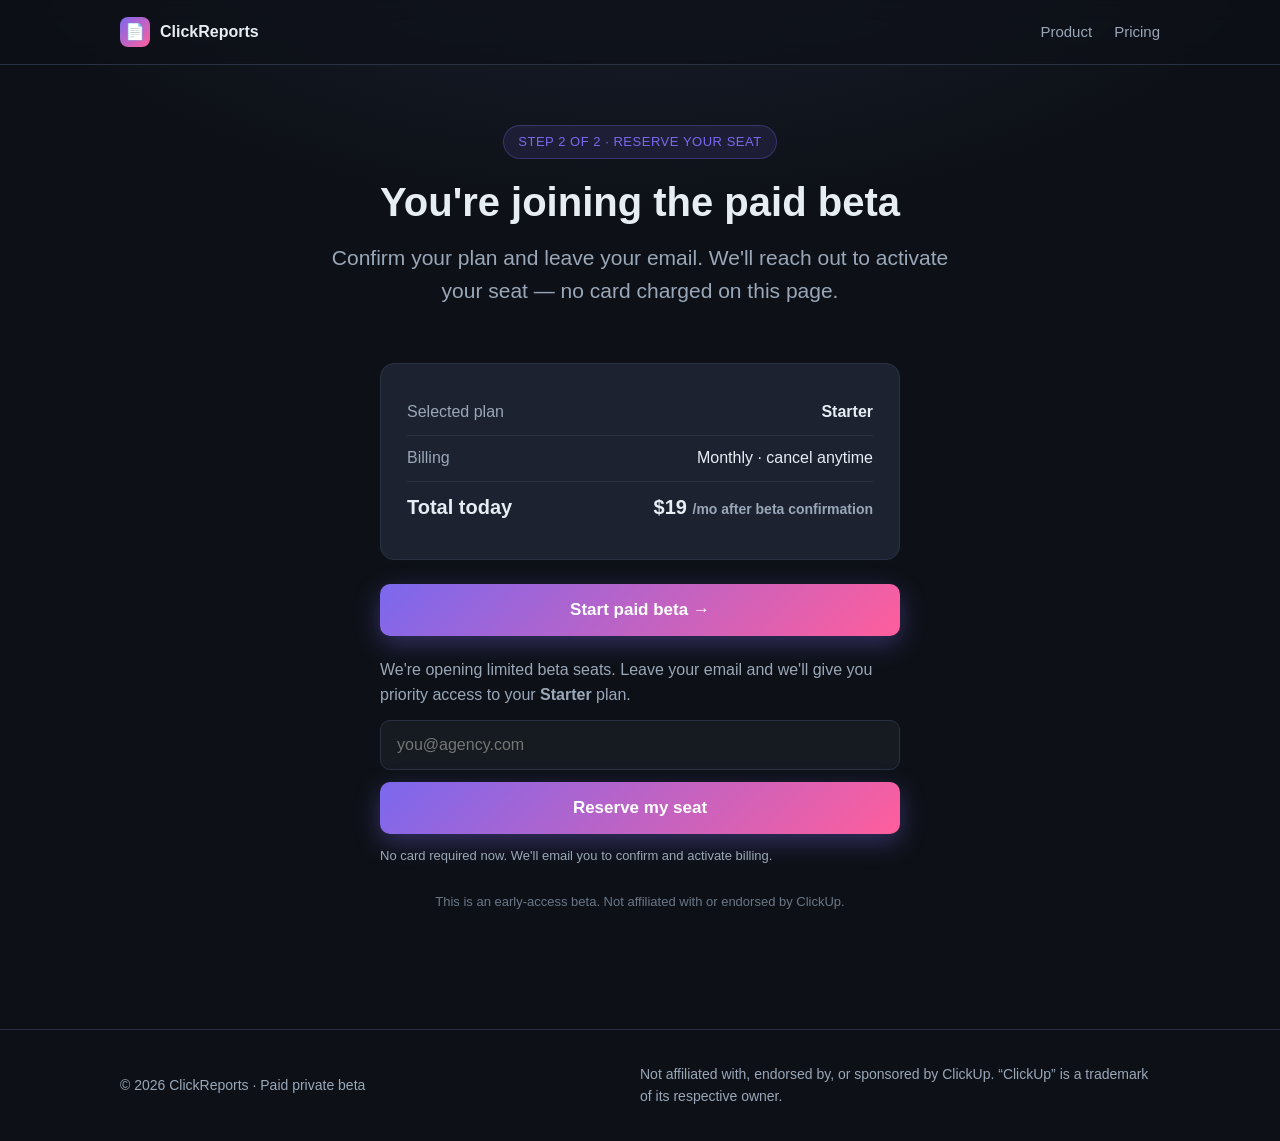
==== checkout.html @ d5023218 "Add ClickUp PDF Reports smoke-test landing site Static smoke test (no product) to measure paid inten" ====
<!DOCTYPE html>
<html lang="en">
<head>
  <meta charset="UTF-8" />
  <meta name="viewport" content="width=device-width, initial-scale=1.0" />
  <title>Join the paid beta — ClickReports</title>
  <meta name="description" content="Reserve your seat in the ClickReports paid beta." />
  <link rel="stylesheet" href="assets/styles.css" />
  <script src="assets/config.js"></script>
  <script src="assets/analytics.js"></script>
  <script src="assets/forms.js"></script>
</head>
<body>
  <header class="site-header">
    <div class="container nav">
      <a class="brand" href="index.html"><span class="logo">📄</span> ClickReports</a>
      <nav class="nav-links">
        <a href="index.html">Product</a>
        <a href="pricing.html">Pricing</a>
      </nav>
    </div>
  </header>

  <main>
    <section class="hero" style="padding:60px 0 24px;">
      <div class="container">
        <span class="eyebrow">Step 2 of 2 · Reserve your seat</span>
        <h1 style="font-size:clamp(28px,4vw,40px);">You're joining the paid beta</h1>
        <p class="sub">Confirm your plan and leave your email. We'll reach out to activate your seat — no card charged on this page.</p>
      </div>
    </section>

    <section style="padding-top:0;">
      <div class="container checkout-wrap">
        <!-- Resumen del plan (se rellena con ?tier=) -->
        <div class="summary">
          <div class="row">
            <span class="muted">Selected plan</span>
            <strong id="plan-name">Starter</strong>
          </div>
          <div class="row">
            <span class="muted">Billing</span>
            <span id="plan-billing">Monthly · cancel anytime</span>
          </div>
          <div class="row">
            <span>Total today</span>
            <span><span id="plan-price">$19</span> <span class="muted" style="font-size:14px;">/mo after beta confirmation</span></span>
          </div>
        </div>

        <!-- Botón de "checkout" (dispara checkout_attempt) + formulario de email -->
        <button class="btn btn-primary btn-block btn-lg"
                id="checkout-btn"
                data-track="checkout_attempt">Start paid beta →</button>

        <form class="email-form" data-email-form hidden id="email-form">
          <p style="margin:0; color:var(--muted);">We're opening limited beta seats. Leave your email and we'll give you priority access to your <strong id="plan-name-2">Starter</strong> plan.</p>
          <input type="email" name="email" placeholder="you@agency.com" required autocomplete="email" />
          <button type="submit" class="btn btn-primary btn-lg">Reserve my seat</button>
          <p style="font-size:13px; color:var(--muted); margin:0;">No card required now. We'll email you to confirm and activate billing.</p>
        </form>

        <!-- Confirmación (lista de espera) -->
        <div class="success-box" data-email-success hidden>
          <div class="ic">🎉</div>
          <h3>You're on the list!</h3>
          <p>Thanks for joining the ClickReports paid beta. We'll email you shortly to activate your plan and get you set up. Limited seats — you're in the priority queue.</p>
        </div>

        <p class="disclaimer" style="margin-top:26px; text-align:center;">
          This is an early-access beta. Not affiliated with or endorsed by ClickUp.
        </p>
      </div>
    </section>
  </main>

  <footer class="site-footer">
    <div class="container">
      <p>© 2026 ClickReports · Paid private beta</p>
      <p class="disclaimer">Not affiliated with, endorsed by, or sponsored by ClickUp. “ClickUp” is a trademark of its respective owner.</p>
    </div>
  </footer>

  <script>
    // Rellenar el resumen según ?tier= y revelar el formulario tras "checkout_attempt".
    (function () {
      var CFG = window.SMOKE_CONFIG || {};
      var plans = (CFG.product && CFG.product.plans) || {
        starter: { label: "Starter", price: 19 },
        pro: { label: "Pro", price: 49 }
      };
      var params = new URLSearchParams(location.search);
      var tier = (params.get("tier") || "starter").toLowerCase();
      if (!plans[tier]) tier = "starter";
      var plan = plans[tier];

      document.getElementById("plan-name").textContent = plan.label;
      document.getElementById("plan-name-2").textContent = plan.label;
      document.getElementById("plan-price").textContent = "$" + plan.price;

      // Al hacer "checkout" se revela el formulario de email (el evento ya lo dispara data-track).
      var btn = document.getElementById("checkout-btn");
      var form = document.getElementById("email-form");
      btn.addEventListener("click", function () {
        btn.style.display = "none";
        form.hidden = false;
        form.scrollIntoView({ behavior: "smooth", block: "center" });
        var input = form.querySelector('input[type="email"]');
        if (input) input.focus();
      });
    })();
  </script>
</body>
</html>
---- assets/styles.css ----
/* ===== Smoke test — ClickUp Client PDF Reports ===== */
:root {
  --bg: #0d1117;
  --bg-soft: #161b22;
  --card: #1c2230;
  --border: #2a3142;
  --text: #e6edf3;
  --muted: #9aa7b8;
  --brand: #7b68ee;       /* púrpura tipo ClickUp */
  --brand-2: #ff5e9c;
  --accent: #2ecc8f;
  --radius: 14px;
  --shadow: 0 12px 40px rgba(0, 0, 0, 0.35);
  --maxw: 1080px;
  font-family: -apple-system, BlinkMacSystemFont, "Segoe UI", Roboto, Helvetica, Arial, sans-serif;
}

* { box-sizing: border-box; }

body {
  margin: 0;
  background: radial-gradient(1200px 600px at 50% -10%, #1a2030 0%, var(--bg) 55%);
  color: var(--text);
  line-height: 1.55;
  -webkit-font-smoothing: antialiased;
}

a { color: inherit; }

.container { width: 100%; max-width: var(--maxw); margin: 0 auto; padding: 0 20px; }

/* ----- Header / nav ----- */
.site-header {
  position: sticky; top: 0; z-index: 10;
  backdrop-filter: blur(10px);
  background: rgba(13, 17, 23, 0.7);
  border-bottom: 1px solid var(--border);
}
.nav { display: flex; align-items: center; justify-content: space-between; height: 64px; }
.brand { display: flex; align-items: center; gap: 10px; font-weight: 700; text-decoration: none; }
.brand .logo {
  width: 30px; height: 30px; border-radius: 8px;
  background: linear-gradient(135deg, var(--brand), var(--brand-2));
  display: grid; place-items: center; font-size: 16px;
}
.nav-links { display: flex; align-items: center; gap: 22px; }
.nav-links a { text-decoration: none; color: var(--muted); font-size: 15px; }
.nav-links a:hover { color: var(--text); }

/* ----- Buttons ----- */
.btn {
  display: inline-block; cursor: pointer; border: 0; text-decoration: none;
  font-weight: 600; font-size: 16px; padding: 13px 22px; border-radius: 10px;
  transition: transform .08s ease, box-shadow .2s ease, opacity .2s ease;
}
.btn:active { transform: translateY(1px); }
.btn-primary {
  color: #fff;
  background: linear-gradient(135deg, var(--brand), var(--brand-2));
  box-shadow: 0 8px 24px rgba(123, 104, 238, 0.35);
}
.btn-primary:hover { box-shadow: 0 10px 30px rgba(123, 104, 238, 0.5); }
.btn-ghost { background: transparent; color: var(--text); border: 1px solid var(--border); }
.btn-ghost:hover { border-color: var(--brand); }
.btn-lg { padding: 16px 30px; font-size: 17px; }
.btn-block { display: block; width: 100%; text-align: center; }

/* ----- Hero ----- */
.hero { padding: 84px 0 60px; text-align: center; }
.eyebrow {
  display: inline-block; font-size: 13px; letter-spacing: .04em; text-transform: uppercase;
  color: var(--brand); background: rgba(123, 104, 238, 0.12);
  border: 1px solid rgba(123, 104, 238, 0.3); padding: 6px 14px; border-radius: 999px; margin-bottom: 22px;
}
.hero h1 { font-size: clamp(34px, 5.2vw, 56px); line-height: 1.08; margin: 0 auto 18px; max-width: 880px; }
.hero p.sub { font-size: clamp(17px, 2.2vw, 21px); color: var(--muted); max-width: 660px; margin: 0 auto 32px; }
.hero-cta { display: flex; gap: 14px; justify-content: center; flex-wrap: wrap; }
.hero-note { margin-top: 16px; font-size: 14px; color: var(--muted); }

/* ----- Mockup ----- */
.mockup {
  margin: 50px auto 0; max-width: 820px;
  background: var(--bg-soft); border: 1px solid var(--border);
  border-radius: var(--radius); box-shadow: var(--shadow); overflow: hidden;
}
.mockup-bar { display: flex; gap: 7px; padding: 12px 16px; border-bottom: 1px solid var(--border); }
.mockup-bar span { width: 11px; height: 11px; border-radius: 50%; background: #3a4255; }
.mockup-body { display: grid; grid-template-columns: 1fr 1fr; gap: 18px; padding: 26px; text-align: left; }
.mockup-col h4 { margin: 0 0 12px; font-size: 14px; color: var(--muted); text-transform: uppercase; letter-spacing: .04em; }
.mockup-task { display: flex; align-items: center; gap: 10px; padding: 9px 0; border-bottom: 1px dashed var(--border); font-size: 14px; }
.mockup-task .dot { width: 9px; height: 9px; border-radius: 50%; flex: 0 0 auto; }
.mockup-pdf {
  background: #fff; color: #222; border-radius: 8px; padding: 20px;
  font-size: 12px; box-shadow: 0 6px 20px rgba(0,0,0,.4);
}
.mockup-pdf .pdf-h { font-weight: 700; font-size: 15px; color: #111; }
.mockup-pdf .pdf-sub { color: #777; margin-bottom: 12px; }
.mockup-pdf .pdf-row { display: flex; justify-content: space-between; padding: 6px 0; border-bottom: 1px solid #eee; }
.mockup-pdf .pdf-bar { height: 8px; border-radius: 4px; background: linear-gradient(90deg, var(--brand), var(--brand-2)); margin-top: 4px; }

/* ----- Sections ----- */
section { padding: 64px 0; }
.section-head { text-align: center; max-width: 660px; margin: 0 auto 44px; }
.section-head h2 { font-size: clamp(26px, 4vw, 38px); margin: 0 0 12px; }
.section-head p { color: var(--muted); font-size: 18px; margin: 0; }

.grid { display: grid; gap: 22px; }
.grid-3 { grid-template-columns: repeat(3, 1fr); }
.grid-2 { grid-template-columns: repeat(2, 1fr); }

.card {
  background: var(--card); border: 1px solid var(--border);
  border-radius: var(--radius); padding: 28px;
}
.card .ic { font-size: 26px; margin-bottom: 14px; }
.card h3 { margin: 0 0 8px; font-size: 19px; }
.card p { margin: 0; color: var(--muted); }

.steps { counter-reset: step; }
.step-num {
  width: 34px; height: 34px; border-radius: 50%; display: grid; place-items: center;
  font-weight: 700; color: #fff; background: linear-gradient(135deg, var(--brand), var(--brand-2));
  margin-bottom: 14px;
}

/* ----- Pricing ----- */
.plans { display: grid; grid-template-columns: repeat(2, 1fr); gap: 24px; max-width: 760px; margin: 0 auto; }
.plan {
  background: var(--card); border: 1px solid var(--border); border-radius: var(--radius);
  padding: 32px; display: flex; flex-direction: column;
}
.plan.popular { border-color: var(--brand); box-shadow: 0 0 0 1px var(--brand), var(--shadow); position: relative; }
.plan .tag {
  position: absolute; top: -13px; left: 50%; transform: translateX(-50%);
  background: linear-gradient(135deg, var(--brand), var(--brand-2)); color: #fff;
  font-size: 12px; font-weight: 700; padding: 5px 14px; border-radius: 999px; letter-spacing: .03em;
}
.plan h3 { margin: 0 0 6px; font-size: 22px; }
.plan .price { font-size: 44px; font-weight: 800; margin: 10px 0 2px; }
.plan .price span { font-size: 16px; font-weight: 500; color: var(--muted); }
.plan .desc { color: var(--muted); margin: 0 0 20px; min-height: 44px; }
.features { list-style: none; padding: 0; margin: 0 0 26px; flex: 1; }
.features li { padding: 8px 0; padding-left: 26px; position: relative; color: var(--text); }
.features li::before { content: "✓"; position: absolute; left: 0; color: var(--accent); font-weight: 700; }

/* ----- Checkout ----- */
.checkout-wrap { max-width: 560px; margin: 0 auto; }
.summary {
  background: var(--card); border: 1px solid var(--border); border-radius: var(--radius);
  padding: 26px; margin-bottom: 24px;
}
.summary .row { display: flex; justify-content: space-between; padding: 10px 0; border-bottom: 1px solid var(--border); }
.summary .row:last-child { border-bottom: 0; font-size: 20px; font-weight: 700; }
.summary .muted { color: var(--muted); }

.email-form { display: flex; flex-direction: column; gap: 12px; margin-top: 22px; }
.email-form input {
  width: 100%; padding: 15px 16px; font-size: 16px; border-radius: 10px;
  border: 1px solid var(--border); background: var(--bg-soft); color: var(--text);
}
.email-form input:focus { outline: none; border-color: var(--brand); }
.success-box {
  background: rgba(46, 204, 143, 0.08); border: 1px solid rgba(46, 204, 143, 0.4);
  border-radius: var(--radius); padding: 30px; text-align: center;
}
.success-box .ic { font-size: 44px; }
.success-box h3 { margin: 10px 0 8px; font-size: 24px; }
.success-box p { color: var(--muted); margin: 0; }

/* ----- FAQ ----- */
.faq { max-width: 720px; margin: 0 auto; }
.faq details {
  background: var(--card); border: 1px solid var(--border); border-radius: 10px;
  padding: 16px 20px; margin-bottom: 12px;
}
.faq summary { cursor: pointer; font-weight: 600; font-size: 17px; }
.faq details p { color: var(--muted); margin: 12px 0 0; }

/* ----- Final CTA band ----- */
.cta-band {
  text-align: center; background: linear-gradient(135deg, rgba(123,104,238,.16), rgba(255,94,156,.12));
  border: 1px solid var(--border); border-radius: var(--radius); padding: 56px 24px; margin: 20px 0;
}
.cta-band h2 { font-size: clamp(26px, 4vw, 36px); margin: 0 0 12px; }
.cta-band p { color: var(--muted); margin: 0 0 26px; font-size: 18px; }

/* ----- Footer ----- */
.site-footer { border-top: 1px solid var(--border); padding: 34px 0; margin-top: 40px; }
.site-footer .container { display: flex; justify-content: space-between; align-items: center; gap: 16px; flex-wrap: wrap; }
.site-footer p { margin: 0; color: var(--muted); font-size: 14px; }
.disclaimer { font-size: 13px; color: #6b7787; max-width: 520px; }

/* ----- Responsive ----- */
@media (max-width: 820px) {
  .grid-3, .grid-2, .plans, .mockup-body { grid-template-columns: 1fr; }
  .nav-links a:not(.btn) { display: none; }
}
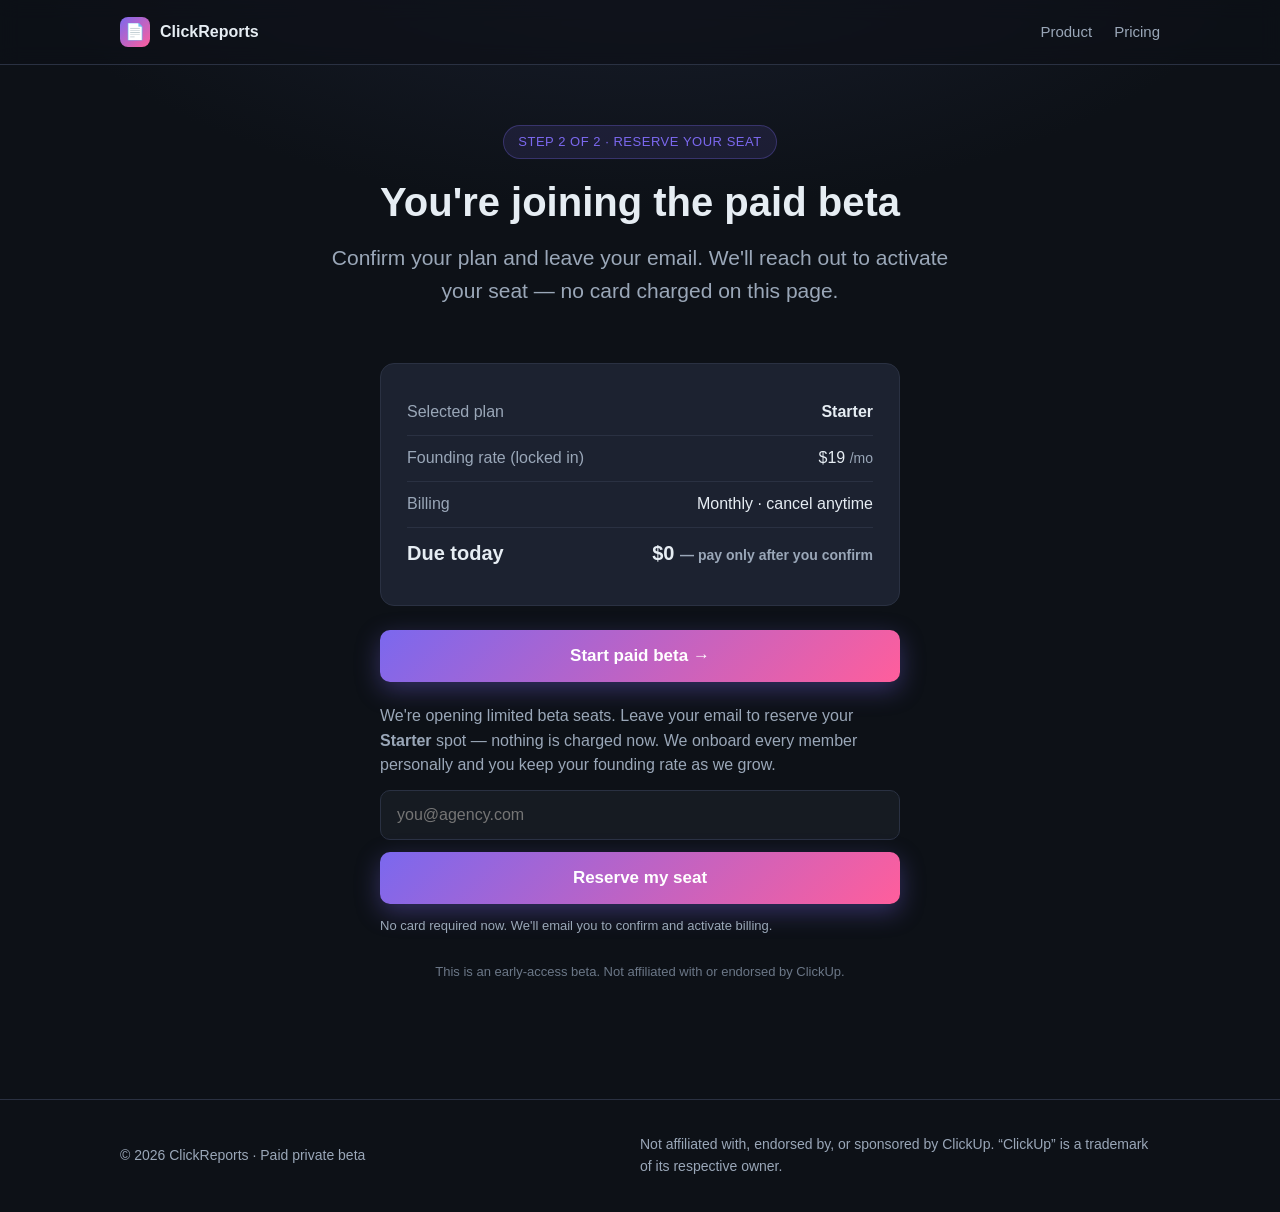
==== commit b8b5dca8: "Clarify checkout: $0 due today, founding rate, personal onboarding Back up Reddit reply commitments " ====
--- a/checkout.html
+++ b/checkout.html
@@ -39,12 +39,16 @@
             <strong id="plan-name">Starter</strong>
           </div>
           <div class="row">
+            <span class="muted">Founding rate (locked in)</span>
+            <span><span id="plan-price">$19</span> <span class="muted" style="font-size:14px;">/mo</span></span>
+          </div>
+          <div class="row">
             <span class="muted">Billing</span>
             <span id="plan-billing">Monthly · cancel anytime</span>
           </div>
           <div class="row">
-            <span>Total today</span>
-            <span><span id="plan-price">$19</span> <span class="muted" style="font-size:14px;">/mo after beta confirmation</span></span>
+            <span>Due today</span>
+            <span>$0 <span class="muted" style="font-size:14px;">— pay only after you confirm</span></span>
           </div>
         </div>
 
@@ -54,7 +58,7 @@
                 data-track="checkout_attempt">Start paid beta →</button>
 
         <form class="email-form" data-email-form hidden id="email-form">
-          <p style="margin:0; color:var(--muted);">We're opening limited beta seats. Leave your email and we'll give you priority access to your <strong id="plan-name-2">Starter</strong> plan.</p>
+          <p style="margin:0; color:var(--muted);">We're opening limited beta seats. Leave your email to reserve your <strong id="plan-name-2">Starter</strong> spot — nothing is charged now. We onboard every member personally and you keep your founding rate as we grow.</p>
           <input type="email" name="email" placeholder="you@agency.com" required autocomplete="email" />
           <button type="submit" class="btn btn-primary btn-lg">Reserve my seat</button>
           <p style="font-size:13px; color:var(--muted); margin:0;">No card required now. We'll email you to confirm and activate billing.</p>
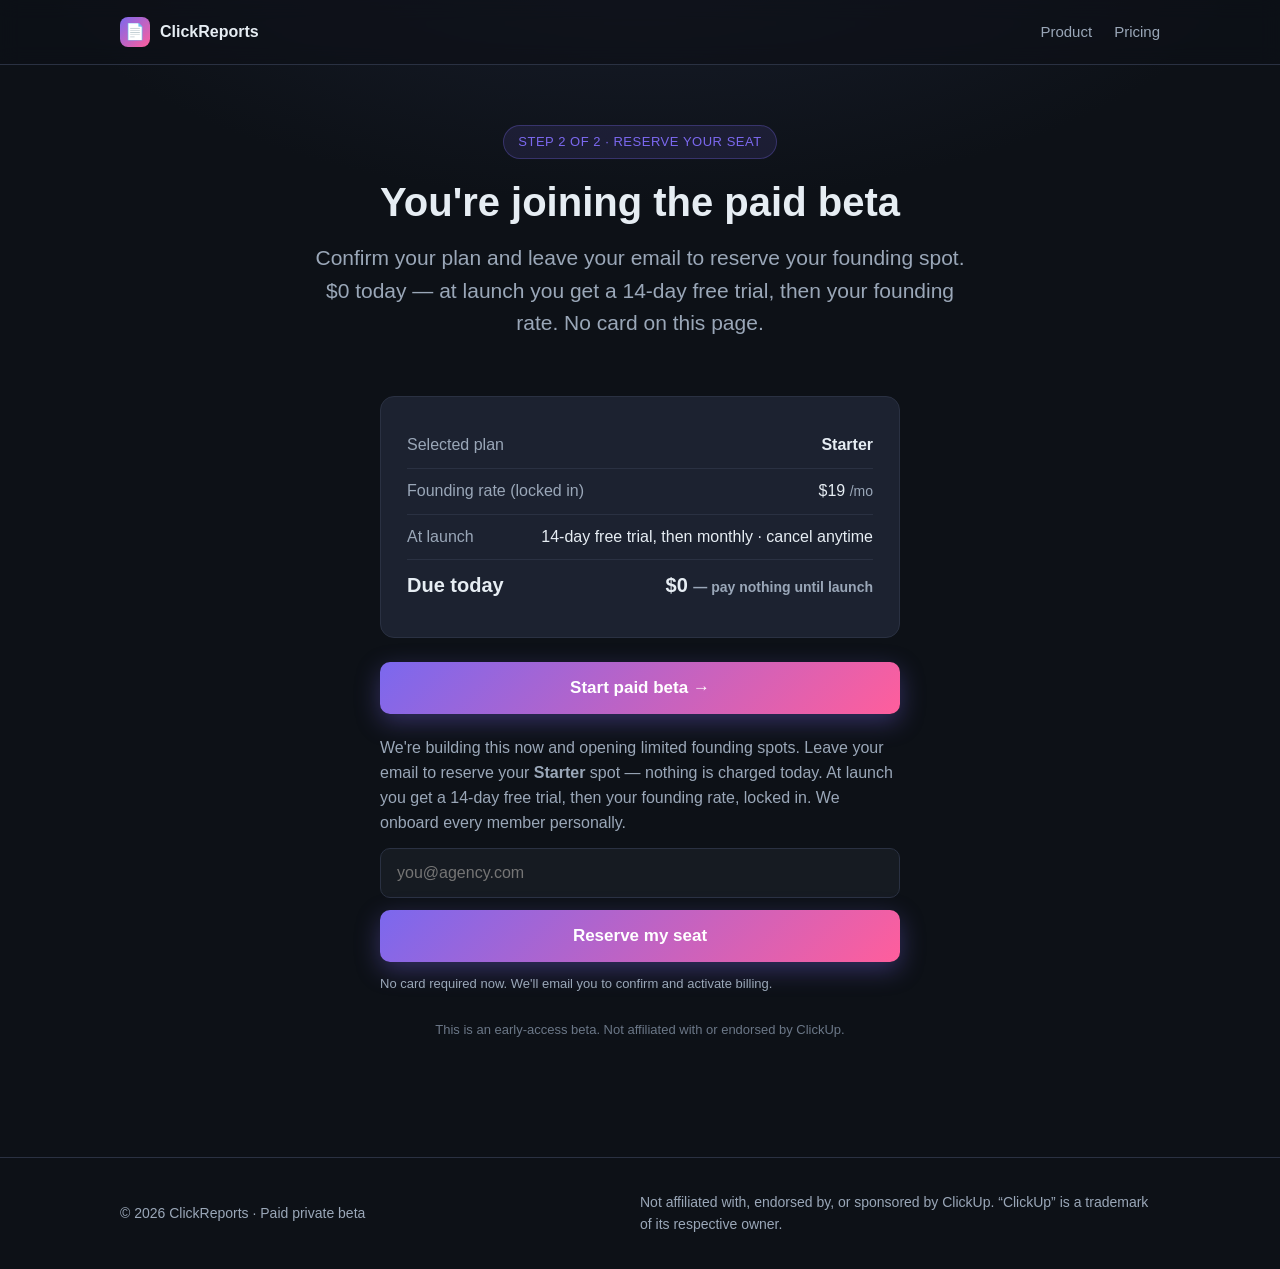
==== commit 429917c4: "Add 14-day free trial and honest pre-launch framing across pages Make clear: building now, $0 today," ====
--- a/checkout.html
+++ b/checkout.html
@@ -26,7 +26,7 @@
       <div class="container">
         <span class="eyebrow">Step 2 of 2 · Reserve your seat</span>
         <h1 style="font-size:clamp(28px,4vw,40px);">You're joining the paid beta</h1>
-        <p class="sub">Confirm your plan and leave your email. We'll reach out to activate your seat — no card charged on this page.</p>
+        <p class="sub">Confirm your plan and leave your email to reserve your founding spot. $0 today — at launch you get a 14-day free trial, then your founding rate. No card on this page.</p>
       </div>
     </section>
 
@@ -43,12 +43,12 @@
             <span><span id="plan-price">$19</span> <span class="muted" style="font-size:14px;">/mo</span></span>
           </div>
           <div class="row">
-            <span class="muted">Billing</span>
-            <span id="plan-billing">Monthly · cancel anytime</span>
+            <span class="muted">At launch</span>
+            <span>14-day free trial, then monthly · cancel anytime</span>
           </div>
           <div class="row">
             <span>Due today</span>
-            <span>$0 <span class="muted" style="font-size:14px;">— pay only after you confirm</span></span>
+            <span>$0 <span class="muted" style="font-size:14px;">— pay nothing until launch</span></span>
           </div>
         </div>
 
@@ -58,7 +58,7 @@
                 data-track="checkout_attempt">Start paid beta →</button>
 
         <form class="email-form" data-email-form hidden id="email-form">
-          <p style="margin:0; color:var(--muted);">We're opening limited beta seats. Leave your email to reserve your <strong id="plan-name-2">Starter</strong> spot — nothing is charged now. We onboard every member personally and you keep your founding rate as we grow.</p>
+          <p style="margin:0; color:var(--muted);">We're building this now and opening limited founding spots. Leave your email to reserve your <strong id="plan-name-2">Starter</strong> spot — nothing is charged today. At launch you get a 14-day free trial, then your founding rate, locked in. We onboard every member personally.</p>
           <input type="email" name="email" placeholder="you@agency.com" required autocomplete="email" />
           <button type="submit" class="btn btn-primary btn-lg">Reserve my seat</button>
           <p style="font-size:13px; color:var(--muted); margin:0;">No card required now. We'll email you to confirm and activate billing.</p>
@@ -68,7 +68,7 @@
         <div class="success-box" data-email-success hidden>
           <div class="ic">🎉</div>
           <h3>You're on the list!</h3>
-          <p>Thanks for joining the ClickReports paid beta. We'll email you shortly to activate your plan and get you set up. Limited seats — you're in the priority queue.</p>
+          <p>Thanks for reserving your founding spot. We'll email you as we get closer to launch to start your 14-day free trial and onboard you personally. Limited seats — you're in the priority queue.</p>
         </div>
 
         <p class="disclaimer" style="margin-top:26px; text-align:center;">
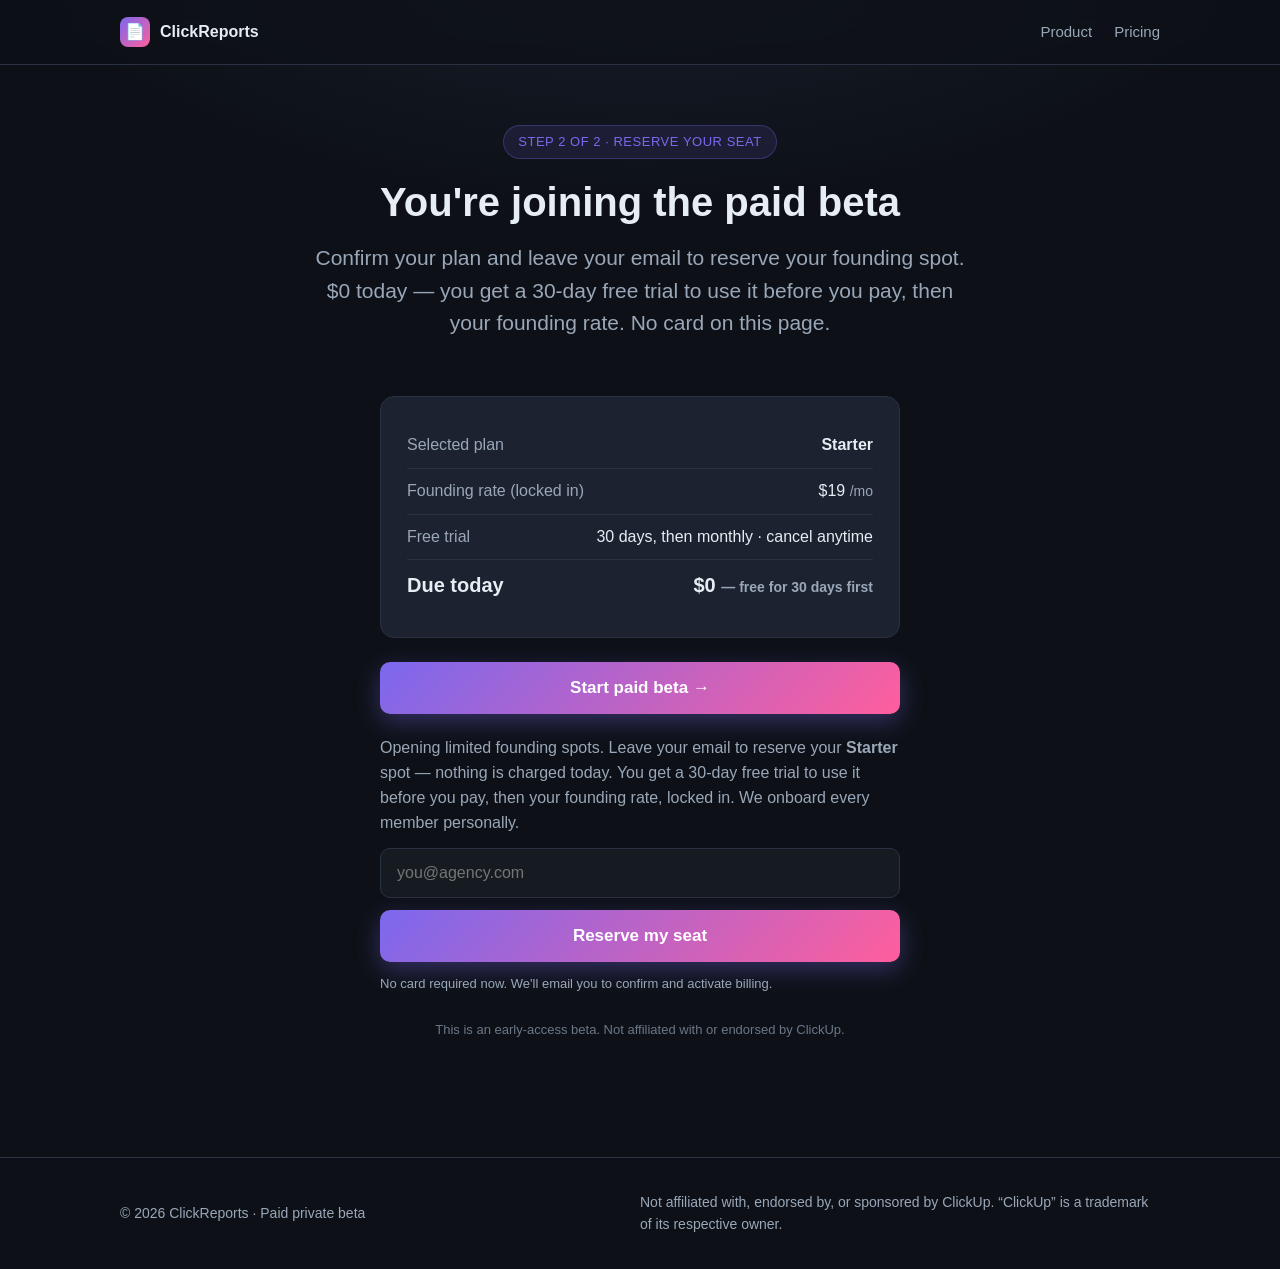
==== commit 82170e17: "Switch to 30-day free trial across all pages Align copy with Reddit reply: 30-day free trial, use it" ====
--- a/checkout.html
+++ b/checkout.html
@@ -26,7 +26,7 @@
       <div class="container">
         <span class="eyebrow">Step 2 of 2 · Reserve your seat</span>
         <h1 style="font-size:clamp(28px,4vw,40px);">You're joining the paid beta</h1>
-        <p class="sub">Confirm your plan and leave your email to reserve your founding spot. $0 today — at launch you get a 14-day free trial, then your founding rate. No card on this page.</p>
+        <p class="sub">Confirm your plan and leave your email to reserve your founding spot. $0 today — you get a 30-day free trial to use it before you pay, then your founding rate. No card on this page.</p>
       </div>
     </section>
 
@@ -43,12 +43,12 @@
             <span><span id="plan-price">$19</span> <span class="muted" style="font-size:14px;">/mo</span></span>
           </div>
           <div class="row">
-            <span class="muted">At launch</span>
-            <span>14-day free trial, then monthly · cancel anytime</span>
+            <span class="muted">Free trial</span>
+            <span>30 days, then monthly · cancel anytime</span>
           </div>
           <div class="row">
             <span>Due today</span>
-            <span>$0 <span class="muted" style="font-size:14px;">— pay nothing until launch</span></span>
+            <span>$0 <span class="muted" style="font-size:14px;">— free for 30 days first</span></span>
           </div>
         </div>
 
@@ -58,7 +58,7 @@
                 data-track="checkout_attempt">Start paid beta →</button>
 
         <form class="email-form" data-email-form hidden id="email-form">
-          <p style="margin:0; color:var(--muted);">We're building this now and opening limited founding spots. Leave your email to reserve your <strong id="plan-name-2">Starter</strong> spot — nothing is charged today. At launch you get a 14-day free trial, then your founding rate, locked in. We onboard every member personally.</p>
+          <p style="margin:0; color:var(--muted);">Opening limited founding spots. Leave your email to reserve your <strong id="plan-name-2">Starter</strong> spot — nothing is charged today. You get a 30-day free trial to use it before you pay, then your founding rate, locked in. We onboard every member personally.</p>
           <input type="email" name="email" placeholder="you@agency.com" required autocomplete="email" />
           <button type="submit" class="btn btn-primary btn-lg">Reserve my seat</button>
           <p style="font-size:13px; color:var(--muted); margin:0;">No card required now. We'll email you to confirm and activate billing.</p>
@@ -68,7 +68,7 @@
         <div class="success-box" data-email-success hidden>
           <div class="ic">🎉</div>
           <h3>You're on the list!</h3>
-          <p>Thanks for reserving your founding spot. We'll email you as we get closer to launch to start your 14-day free trial and onboard you personally. Limited seats — you're in the priority queue.</p>
+          <p>Thanks for reserving your founding spot. We'll email you shortly to start your 30-day free trial and onboard you personally. Limited seats — you're in the priority queue.</p>
         </div>
 
         <p class="disclaimer" style="margin-top:26px; text-align:center;">
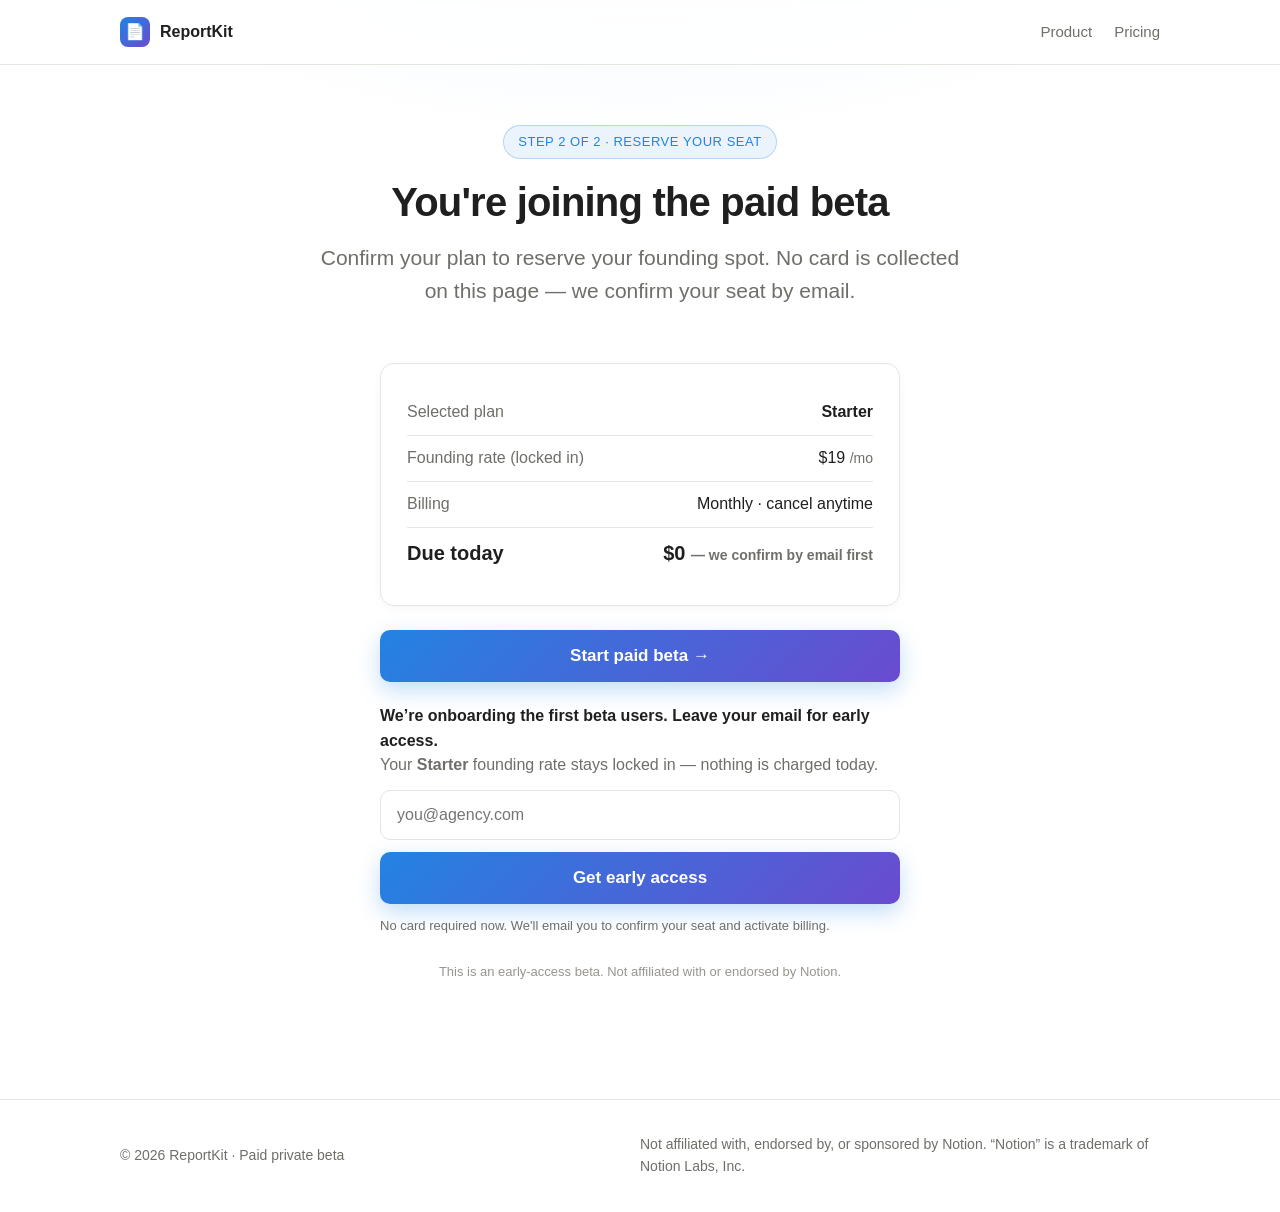
==== commit 2ecf4e61: "Pivot smoke test to Notion Branded PDF Reports Rebrand the demand-validation site from ClickUp to No" ====
--- a/checkout.html
+++ b/checkout.html
@@ -3,8 +3,8 @@
 <head>
   <meta charset="UTF-8" />
   <meta name="viewport" content="width=device-width, initial-scale=1.0" />
-  <title>Join the paid beta — ClickReports</title>
-  <meta name="description" content="Reserve your seat in the ClickReports paid beta." />
+  <title>Join the paid beta — ReportKit</title>
+  <meta name="description" content="Reserve your seat in the ReportKit paid beta." />
   <link rel="stylesheet" href="assets/styles.css" />
   <script src="assets/config.js"></script>
   <script src="assets/analytics.js"></script>
@@ -13,7 +13,7 @@
 <body>
   <header class="site-header">
     <div class="container nav">
-      <a class="brand" href="index.html"><span class="logo">📄</span> ClickReports</a>
+      <a class="brand" href="index.html"><span class="logo">📄</span> ReportKit</a>
       <nav class="nav-links">
         <a href="index.html">Product</a>
         <a href="pricing.html">Pricing</a>
@@ -26,7 +26,7 @@
       <div class="container">
         <span class="eyebrow">Step 2 of 2 · Reserve your seat</span>
         <h1 style="font-size:clamp(28px,4vw,40px);">You're joining the paid beta</h1>
-        <p class="sub">Confirm your plan and leave your email to reserve your founding spot. $0 today — you get a 30-day free trial to use it before you pay, then your founding rate. No card on this page.</p>
+        <p class="sub">Confirm your plan to reserve your founding spot. No card is collected on this page — we confirm your seat by email.</p>
       </div>
     </section>
 
@@ -43,12 +43,12 @@
             <span><span id="plan-price">$19</span> <span class="muted" style="font-size:14px;">/mo</span></span>
           </div>
           <div class="row">
-            <span class="muted">Free trial</span>
-            <span>30 days, then monthly · cancel anytime</span>
+            <span class="muted">Billing</span>
+            <span>Monthly · cancel anytime</span>
           </div>
           <div class="row">
             <span>Due today</span>
-            <span>$0 <span class="muted" style="font-size:14px;">— free for 30 days first</span></span>
+            <span>$0 <span class="muted" style="font-size:14px;">— we confirm by email first</span></span>
           </div>
         </div>
 
@@ -58,21 +58,24 @@
                 data-track="checkout_attempt">Start paid beta →</button>
 
         <form class="email-form" data-email-form hidden id="email-form">
-          <p style="margin:0; color:var(--muted);">Opening limited founding spots. Leave your email to reserve your <strong id="plan-name-2">Starter</strong> spot — nothing is charged today. You get a 30-day free trial to use it before you pay, then your founding rate, locked in. We onboard every member personally.</p>
+          <p style="margin:0; color:var(--muted);">
+            <strong style="color:var(--text);">We’re onboarding the first beta users. Leave your email for early access.</strong><br />
+            Your <strong id="plan-name-2">Starter</strong> founding rate stays locked in — nothing is charged today.
+          </p>
           <input type="email" name="email" placeholder="you@agency.com" required autocomplete="email" />
-          <button type="submit" class="btn btn-primary btn-lg">Reserve my seat</button>
-          <p style="font-size:13px; color:var(--muted); margin:0;">No card required now. We'll email you to confirm and activate billing.</p>
+          <button type="submit" class="btn btn-primary btn-lg">Get early access</button>
+          <p style="font-size:13px; color:var(--muted); margin:0;">No card required now. We'll email you to confirm your seat and activate billing.</p>
         </form>
 
         <!-- Confirmación (lista de espera) -->
         <div class="success-box" data-email-success hidden>
           <div class="ic">🎉</div>
           <h3>You're on the list!</h3>
-          <p>Thanks for reserving your founding spot. We'll email you shortly to start your 30-day free trial and onboard you personally. Limited seats — you're in the priority queue.</p>
+          <p>Thanks for reserving your founding spot. We'll email you shortly to onboard you personally. Limited seats — you're in the priority queue.</p>
         </div>
 
         <p class="disclaimer" style="margin-top:26px; text-align:center;">
-          This is an early-access beta. Not affiliated with or endorsed by ClickUp.
+          This is an early-access beta. Not affiliated with or endorsed by Notion.
         </p>
       </div>
     </section>
@@ -80,8 +83,8 @@
 
   <footer class="site-footer">
     <div class="container">
-      <p>© 2026 ClickReports · Paid private beta</p>
-      <p class="disclaimer">Not affiliated with, endorsed by, or sponsored by ClickUp. “ClickUp” is a trademark of its respective owner.</p>
+      <p>© 2026 ReportKit · Paid private beta</p>
+      <p class="disclaimer">Not affiliated with, endorsed by, or sponsored by Notion. “Notion” is a trademark of Notion Labs, Inc.</p>
     </div>
   </footer>
 
--- a/assets/styles.css
+++ b/assets/styles.css
@@ -1,16 +1,16 @@
-/* ===== Smoke test — ClickUp Client PDF Reports ===== */
+/* ===== Smoke test — Notion Branded PDF Reports ===== */
 :root {
-  --bg: #0d1117;
-  --bg-soft: #161b22;
-  --card: #1c2230;
-  --border: #2a3142;
-  --text: #e6edf3;
-  --muted: #9aa7b8;
-  --brand: #7b68ee;       /* púrpura tipo ClickUp */
-  --brand-2: #ff5e9c;
-  --accent: #2ecc8f;
+  --bg: #ffffff;
+  --bg-soft: #f7f6f3;     /* gris cálido tipo Notion */
+  --card: #ffffff;
+  --border: #e7e5e0;
+  --text: #1f1f1f;
+  --muted: #6f6e69;
+  --brand: #2383e2;       /* azul tipo Notion */
+  --brand-2: #6a4bcf;
+  --accent: #12a150;
   --radius: 14px;
-  --shadow: 0 12px 40px rgba(0, 0, 0, 0.35);
+  --shadow: 0 10px 34px rgba(20, 20, 20, 0.09);
   --maxw: 1080px;
   font-family: -apple-system, BlinkMacSystemFont, "Segoe UI", Roboto, Helvetica, Arial, sans-serif;
 }
@@ -19,7 +19,7 @@
 
 body {
   margin: 0;
-  background: radial-gradient(1200px 600px at 50% -10%, #1a2030 0%, var(--bg) 55%);
+  background: radial-gradient(1100px 520px at 50% -12%, #eef4fc 0%, var(--bg) 55%);
   color: var(--text);
   line-height: 1.55;
   -webkit-font-smoothing: antialiased;
@@ -33,7 +33,7 @@
 .site-header {
   position: sticky; top: 0; z-index: 10;
   backdrop-filter: blur(10px);
-  background: rgba(13, 17, 23, 0.7);
+  background: rgba(255, 255, 255, 0.82);
   border-bottom: 1px solid var(--border);
 }
 .nav { display: flex; align-items: center; justify-content: space-between; height: 64px; }
@@ -46,6 +46,7 @@
 .nav-links { display: flex; align-items: center; gap: 22px; }
 .nav-links a { text-decoration: none; color: var(--muted); font-size: 15px; }
 .nav-links a:hover { color: var(--text); }
+.nav-links a.btn { color: #fff; }
 
 /* ----- Buttons ----- */
 .btn {
@@ -57,9 +58,9 @@
 .btn-primary {
   color: #fff;
   background: linear-gradient(135deg, var(--brand), var(--brand-2));
-  box-shadow: 0 8px 24px rgba(123, 104, 238, 0.35);
-}
-.btn-primary:hover { box-shadow: 0 10px 30px rgba(123, 104, 238, 0.5); }
+  box-shadow: 0 8px 22px rgba(35, 131, 226, 0.28);
+}
+.btn-primary:hover { box-shadow: 0 10px 28px rgba(35, 131, 226, 0.42); }
 .btn-ghost { background: transparent; color: var(--text); border: 1px solid var(--border); }
 .btn-ghost:hover { border-color: var(--brand); }
 .btn-lg { padding: 16px 30px; font-size: 17px; }
@@ -69,54 +70,68 @@
 .hero { padding: 84px 0 60px; text-align: center; }
 .eyebrow {
   display: inline-block; font-size: 13px; letter-spacing: .04em; text-transform: uppercase;
-  color: var(--brand); background: rgba(123, 104, 238, 0.12);
-  border: 1px solid rgba(123, 104, 238, 0.3); padding: 6px 14px; border-radius: 999px; margin-bottom: 22px;
-}
-.hero h1 { font-size: clamp(34px, 5.2vw, 56px); line-height: 1.08; margin: 0 auto 18px; max-width: 880px; }
+  color: var(--brand); background: rgba(35, 131, 226, 0.09);
+  border: 1px solid rgba(35, 131, 226, 0.28); padding: 6px 14px; border-radius: 999px; margin-bottom: 22px;
+}
+.hero h1 { font-size: clamp(34px, 5.2vw, 56px); line-height: 1.08; margin: 0 auto 18px; max-width: 880px; letter-spacing: -0.02em; }
 .hero p.sub { font-size: clamp(17px, 2.2vw, 21px); color: var(--muted); max-width: 660px; margin: 0 auto 32px; }
 .hero-cta { display: flex; gap: 14px; justify-content: center; flex-wrap: wrap; }
 .hero-note { margin-top: 16px; font-size: 14px; color: var(--muted); }
 
-/* ----- Mockup ----- */
+/* ----- Mockup antes/después ----- */
 .mockup {
-  margin: 50px auto 0; max-width: 820px;
+  margin: 50px auto 0; max-width: 860px;
   background: var(--bg-soft); border: 1px solid var(--border);
   border-radius: var(--radius); box-shadow: var(--shadow); overflow: hidden;
 }
-.mockup-bar { display: flex; gap: 7px; padding: 12px 16px; border-bottom: 1px solid var(--border); }
-.mockup-bar span { width: 11px; height: 11px; border-radius: 50%; background: #3a4255; }
-.mockup-body { display: grid; grid-template-columns: 1fr 1fr; gap: 18px; padding: 26px; text-align: left; }
-.mockup-col h4 { margin: 0 0 12px; font-size: 14px; color: var(--muted); text-transform: uppercase; letter-spacing: .04em; }
-.mockup-task { display: flex; align-items: center; gap: 10px; padding: 9px 0; border-bottom: 1px dashed var(--border); font-size: 14px; }
-.mockup-task .dot { width: 9px; height: 9px; border-radius: 50%; flex: 0 0 auto; }
+.mockup-bar { display: flex; gap: 7px; padding: 12px 16px; border-bottom: 1px solid var(--border); background: #fff; }
+.mockup-bar span { width: 11px; height: 11px; border-radius: 50%; background: #d8d5cf; }
+.mockup-body { display: grid; grid-template-columns: 1fr auto 1fr; gap: 16px; padding: 26px; text-align: left; align-items: stretch; }
+.mockup-col h4 { margin: 0 0 12px; font-size: 13px; color: var(--muted); text-transform: uppercase; letter-spacing: .06em; }
+.mockup-arrow { align-self: center; font-size: 26px; color: var(--brand); }
+
+/* Lado "antes": tabla estilo Notion */
+.mockup-db { background: #fff; border: 1px solid var(--border); border-radius: 8px; overflow: hidden; font-size: 13px; }
+.db-row { display: flex; align-items: center; gap: 10px; padding: 9px 12px; border-bottom: 1px solid #efede8; }
+.db-row:last-child { border-bottom: 0; }
+.db-row .pill { font-size: 11px; padding: 2px 9px; border-radius: 999px; margin-left: auto; white-space: nowrap; }
+.pill-done { background: #dbf3e5; color: #1a7f4b; }
+.pill-progress { background: #e0ecfb; color: #1d6ac2; }
+.pill-review { background: #fdeadf; color: #c26a1d; }
+.pill-todo { background: #eceae6; color: #6f6e69; }
+
+/* Lado "después": PDF pulido */
 .mockup-pdf {
   background: #fff; color: #222; border-radius: 8px; padding: 20px;
-  font-size: 12px; box-shadow: 0 6px 20px rgba(0,0,0,.4);
-}
+  font-size: 12px; box-shadow: 0 8px 24px rgba(20,20,20,.14); border: 1px solid var(--border);
+}
+.mockup-pdf .pdf-brandbar { height: 6px; border-radius: 3px; background: linear-gradient(90deg, var(--brand), var(--brand-2)); margin-bottom: 14px; }
 .mockup-pdf .pdf-h { font-weight: 700; font-size: 15px; color: #111; }
 .mockup-pdf .pdf-sub { color: #777; margin-bottom: 12px; }
 .mockup-pdf .pdf-row { display: flex; justify-content: space-between; padding: 6px 0; border-bottom: 1px solid #eee; }
-.mockup-pdf .pdf-bar { height: 8px; border-radius: 4px; background: linear-gradient(90deg, var(--brand), var(--brand-2)); margin-top: 4px; }
+.mockup-pdf .pdf-bar { height: 8px; border-radius: 4px; background: linear-gradient(90deg, var(--brand), var(--brand-2)); margin-top: 6px; }
 
 /* ----- Sections ----- */
 section { padding: 64px 0; }
+.section-soft { background: var(--bg-soft); border-top: 1px solid var(--border); border-bottom: 1px solid var(--border); }
 .section-head { text-align: center; max-width: 660px; margin: 0 auto 44px; }
-.section-head h2 { font-size: clamp(26px, 4vw, 38px); margin: 0 0 12px; }
+.section-head h2 { font-size: clamp(26px, 4vw, 38px); margin: 0 0 12px; letter-spacing: -0.01em; }
 .section-head p { color: var(--muted); font-size: 18px; margin: 0; }
 
 .grid { display: grid; gap: 22px; }
+.grid-4 { grid-template-columns: repeat(4, 1fr); }
 .grid-3 { grid-template-columns: repeat(3, 1fr); }
 .grid-2 { grid-template-columns: repeat(2, 1fr); }
 
 .card {
   background: var(--card); border: 1px solid var(--border);
   border-radius: var(--radius); padding: 28px;
+  box-shadow: 0 2px 10px rgba(20, 20, 20, 0.04);
 }
 .card .ic { font-size: 26px; margin-bottom: 14px; }
 .card h3 { margin: 0 0 8px; font-size: 19px; }
 .card p { margin: 0; color: var(--muted); }
 
-.steps { counter-reset: step; }
 .step-num {
   width: 34px; height: 34px; border-radius: 50%; display: grid; place-items: center;
   font-weight: 700; color: #fff; background: linear-gradient(135deg, var(--brand), var(--brand-2));
@@ -127,7 +142,7 @@
 .plans { display: grid; grid-template-columns: repeat(2, 1fr); gap: 24px; max-width: 760px; margin: 0 auto; }
 .plan {
   background: var(--card); border: 1px solid var(--border); border-radius: var(--radius);
-  padding: 32px; display: flex; flex-direction: column;
+  padding: 32px; display: flex; flex-direction: column; box-shadow: 0 2px 10px rgba(20, 20, 20, 0.04);
 }
 .plan.popular { border-color: var(--brand); box-shadow: 0 0 0 1px var(--brand), var(--shadow); position: relative; }
 .plan .tag {
@@ -147,20 +162,20 @@
 .checkout-wrap { max-width: 560px; margin: 0 auto; }
 .summary {
   background: var(--card); border: 1px solid var(--border); border-radius: var(--radius);
-  padding: 26px; margin-bottom: 24px;
-}
-.summary .row { display: flex; justify-content: space-between; padding: 10px 0; border-bottom: 1px solid var(--border); }
+  padding: 26px; margin-bottom: 24px; box-shadow: 0 2px 10px rgba(20, 20, 20, 0.04);
+}
+.summary .row { display: flex; justify-content: space-between; gap: 14px; padding: 10px 0; border-bottom: 1px solid var(--border); }
 .summary .row:last-child { border-bottom: 0; font-size: 20px; font-weight: 700; }
 .summary .muted { color: var(--muted); }
 
 .email-form { display: flex; flex-direction: column; gap: 12px; margin-top: 22px; }
 .email-form input {
   width: 100%; padding: 15px 16px; font-size: 16px; border-radius: 10px;
-  border: 1px solid var(--border); background: var(--bg-soft); color: var(--text);
-}
-.email-form input:focus { outline: none; border-color: var(--brand); }
+  border: 1px solid var(--border); background: #fff; color: var(--text);
+}
+.email-form input:focus { outline: none; border-color: var(--brand); box-shadow: 0 0 0 3px rgba(35, 131, 226, 0.15); }
 .success-box {
-  background: rgba(46, 204, 143, 0.08); border: 1px solid rgba(46, 204, 143, 0.4);
+  background: rgba(18, 161, 80, 0.07); border: 1px solid rgba(18, 161, 80, 0.35);
   border-radius: var(--radius); padding: 30px; text-align: center;
 }
 .success-box .ic { font-size: 44px; }
@@ -178,7 +193,7 @@
 
 /* ----- Final CTA band ----- */
 .cta-band {
-  text-align: center; background: linear-gradient(135deg, rgba(123,104,238,.16), rgba(255,94,156,.12));
+  text-align: center; background: linear-gradient(135deg, rgba(35,131,226,.09), rgba(106,75,207,.08));
   border: 1px solid var(--border); border-radius: var(--radius); padding: 56px 24px; margin: 20px 0;
 }
 .cta-band h2 { font-size: clamp(26px, 4vw, 36px); margin: 0 0 12px; }
@@ -188,10 +203,18 @@
 .site-footer { border-top: 1px solid var(--border); padding: 34px 0; margin-top: 40px; }
 .site-footer .container { display: flex; justify-content: space-between; align-items: center; gap: 16px; flex-wrap: wrap; }
 .site-footer p { margin: 0; color: var(--muted); font-size: 14px; }
-.disclaimer { font-size: 13px; color: #6b7787; max-width: 520px; }
+.disclaimer { font-size: 13px; color: #98968f; max-width: 520px; }
 
 /* ----- Responsive ----- */
+@media (max-width: 980px) {
+  .grid-4 { grid-template-columns: repeat(2, 1fr); }
+}
 @media (max-width: 820px) {
-  .grid-3, .grid-2, .plans, .mockup-body { grid-template-columns: 1fr; }
+  .grid-3, .grid-2, .plans { grid-template-columns: 1fr; }
+  .mockup-body { grid-template-columns: 1fr; }
+  .mockup-arrow { transform: rotate(90deg); justify-self: center; }
   .nav-links a:not(.btn) { display: none; }
 }
+@media (max-width: 560px) {
+  .grid-4 { grid-template-columns: 1fr; }
+}
